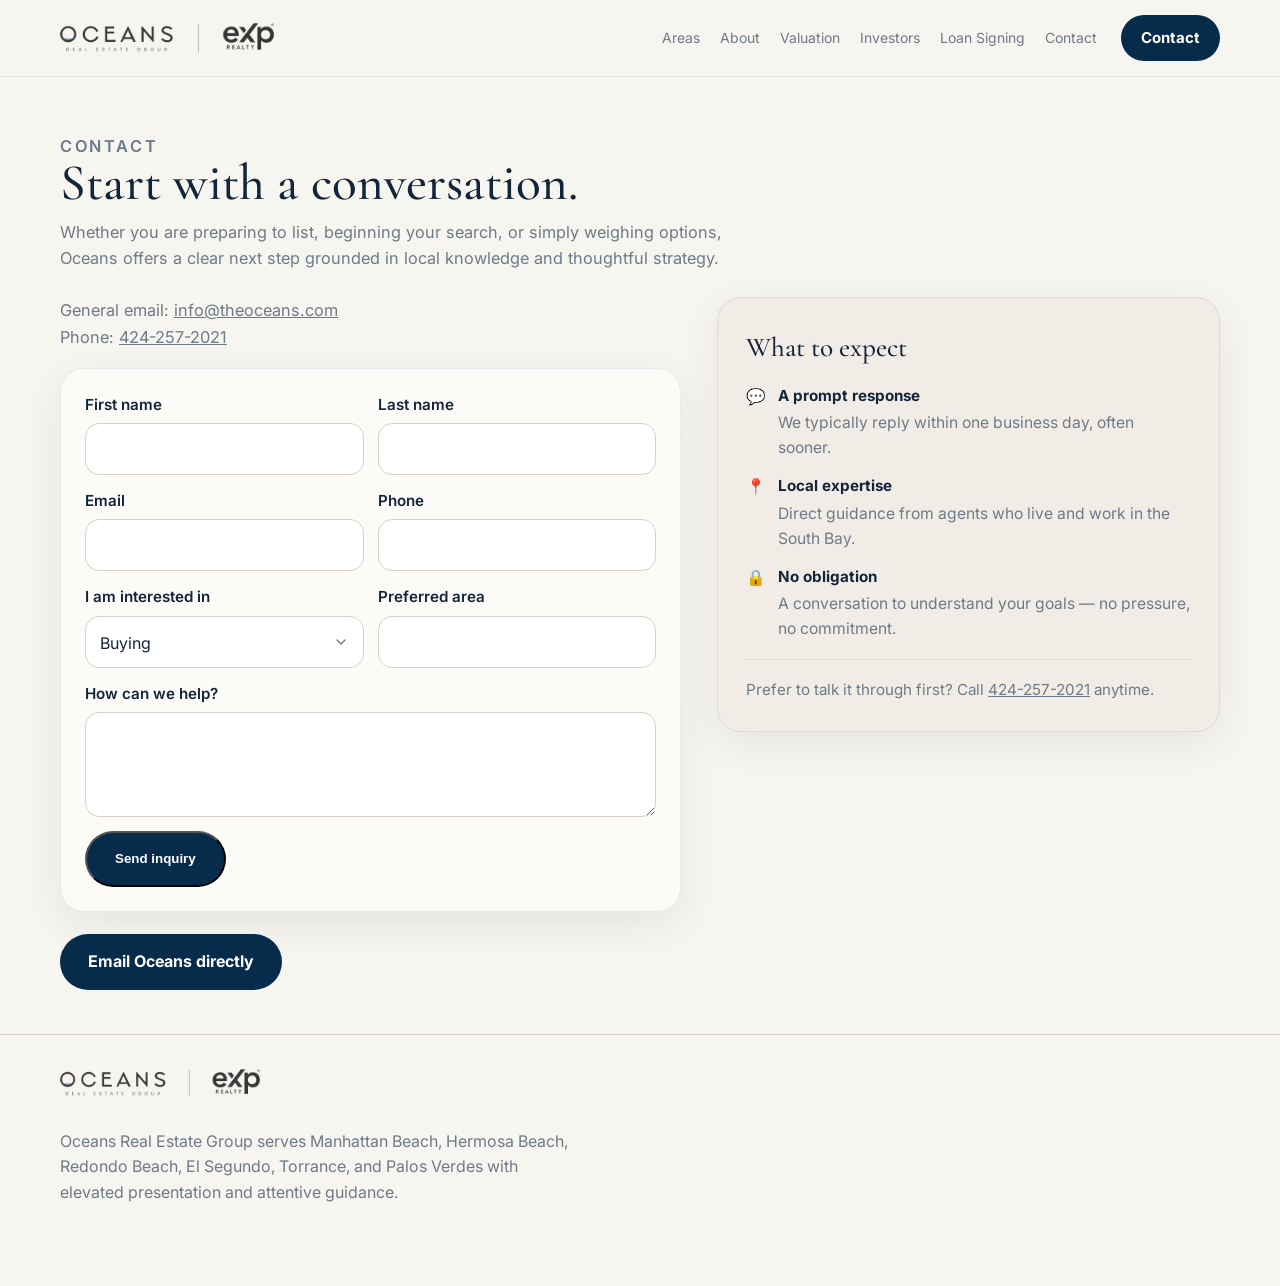
==== contact.html @ 96e2579d "Add The Oceans Loan Signing page and nav link - New loan-signing.html: Tracey Takeshita as primary C" ====
<!doctype html>
<html lang="en" data-theme="light">
<head>
<meta charset="utf-8">
<meta name="viewport" content="width=device-width, initial-scale=1">
<title>Contact | Oceans Real Estate Group</title>
<link rel="icon" href="/favicon.ico" sizes="any">
<link rel="icon" type="image/png" sizes="32x32" href="/images/favicon-32.png">
<link rel="icon" type="image/png" sizes="16x16" href="/images/favicon-16.png">
<link rel="apple-touch-icon" sizes="180x180" href="/images/apple-touch-icon.png">
<link rel="preconnect" href="https://fonts.googleapis.com">
<link rel="preconnect" href="https://fonts.gstatic.com" crossorigin>
<link href="https://fonts.googleapis.com/css2?family=Cormorant+Garamond:wght@400;500;600&family=Inter:wght@400;500;600;700&display=swap" rel="stylesheet">
<style>
:root{--bg:#f7f5f0;--surface:#fcfbf8;--surface-2:#f1ede6;--line:#d7d1c7;--text:#13253a;--muted:#6d7a87;--accent:#062b4b;--gold:#b59863;--radius-lg:28px;--radius-xl:36px;--shadow:0 12px 40px rgba(19,37,58,.08);--content:1160px}
*,:before,:after{box-sizing:border-box}html,body{margin:0;padding:0}body{font-family:Inter,system-ui,sans-serif;background:var(--bg);color:var(--text);line-height:1.6}img{display:block;max-width:100%;height:auto}a{color:inherit}
.container{width:min(var(--content),calc(100vw - 32px));margin:0 auto}
.skip{position:absolute;left:-9999px}.skip:focus{left:16px;top:16px;background:#fff;padding:10px 14px;border-radius:999px;z-index:999}
.site-header{position:sticky;top:0;z-index:30;background:rgba(247,245,240,.92);backdrop-filter:blur(14px);border-bottom:1px solid rgba(19,37,58,.08)}
.header-inner{min-height:76px;display:flex;align-items:center;justify-content:space-between;gap:24px}
.brand{display:flex;align-items:center;min-width:0;flex:1}
.brand-mark{width:min(620px,94vw);height:30px;background-size:auto 30px;background:url('[data-uri]') left center/contain no-repeat}
.header-links{display:flex;gap:20px;align-items:center;color:var(--muted);font-size:14px}
.header-links a{text-decoration:none}
.header-cta{display:inline-flex;align-items:center;justify-content:center;min-height:46px;padding:0 20px;border-radius:999px;background:var(--accent);color:#fff;text-decoration:none;font-weight:700;font-size:15px;white-space:nowrap}
.hero{padding:56px 0 40px}
.hero-grid{display:grid;grid-template-columns:minmax(0,1.02fr) minmax(360px,.98fr);gap:42px;align-items:center}
.eyebrow{margin:0 0 14px;color:var(--gold);text-transform:uppercase;letter-spacing:.18em;font-size:12px;font-weight:600}
h1{margin:0 0 18px;font-family:'Cormorant Garamond',serif;font-weight:500;font-size:clamp(3.4rem,6vw,6.6rem);line-height:.94;letter-spacing:-.035em;max-width:9.2ch}
.lede{margin:0 0 30px;color:var(--muted);font-size:clamp(1.02rem,1.3vw,1.2rem);max-width:34ch}
.cta-row{display:flex;gap:14px;flex-wrap:wrap}.btn{display:inline-flex;align-items:center;justify-content:center;min-height:56px;padding:0 28px;border-radius:999px;text-decoration:none;font-weight:700}.btn-primary{background:var(--accent);color:#fff}.btn-secondary{border:1px solid var(--line);background:var(--surface);color:var(--text)}
.hero-panel{width:100%;background:linear-gradient(180deg,#eef2f5,#d8e1e8);border-radius:var(--radius-xl);overflow:hidden;box-shadow:var(--shadow);aspect-ratio:3/2}
.hero-panel img{width:100%;height:100%;object-fit:cover}
.section{padding:44px 0;border-top:1px solid var(--line)}
.section-intro{max-width:720px;margin-bottom:26px}.section-label{margin:0 0 10px;color:var(--gold);text-transform:uppercase;letter-spacing:.16em;font-size:12px;font-weight:600}
.section h2{margin:0 0 12px;font-family:'Cormorant Garamond',serif;font-size:clamp(2.4rem,4vw,3.8rem);line-height:.94;font-weight:500}.section p{margin:0;color:var(--muted);font-size:1.02rem}
select{width:100%;max-width:100%;min-height:52px;height:52px;padding:0 14px;font-family:inherit;font-size:1rem;color:var(--text);border:1px solid var(--line);border-radius:14px;background:#fff;-webkit-appearance:none;-moz-appearance:none;appearance:none;background-image:url('data:image/svg+xml;utf8,<svg xmlns=%22http://www.w3.org/2000/svg%22 viewBox=%220 0 24 24%22 fill=%22none%22 stroke=%22%236d7a87%22 stroke-width=%222%22 stroke-linecap=%22round%22 stroke-linejoin=%22round%22><polyline points=%226 9 12 15 18 9%22/></svg>');background-repeat:no-repeat;background-position:right 14px center;background-size:16px;padding-right:40px;line-height:52px;box-sizing:border-box}
.cards{display:grid;grid-template-columns:repeat(3,minmax(0,1fr));gap:18px;margin-top:24px}.card{background:var(--surface);border:1px solid rgba(19,37,58,.08);border-radius:24px;padding:24px;box-shadow:var(--shadow)}.card h3{margin:0 0 8px;font-size:1rem}.card p{font-size:.98rem}
.team-grid{display:flex;flex-direction:column;gap:24px;margin-top:28px}.team-member{display:grid;grid-template-columns:280px minmax(0,1fr);gap:40px;background:var(--surface);border:1px solid rgba(19,37,58,.09);border-radius:34px;box-shadow:var(--shadow);padding:36px}.team-photo{width:100%}.team-photo img{width:100%;aspect-ratio:3/4;object-fit:cover;object-position:center top;border-radius:20px;border:1px solid rgba(19,37,58,.08);background:#dbe3ea;display:block}.team-info{min-width:0;display:flex;flex-direction:column;justify-content:center}.team-contact{margin:0 0 12px;color:var(--muted);font-size:.98rem}.bio-kicker{margin:0 0 10px;font-size:12px;letter-spacing:.16em;text-transform:uppercase;color:var(--gold);font-weight:700}.team-card-name{margin:0 0 12px!important;font-family:'Cormorant Garamond',serif!important;font-size:40px!important;line-height:.98!important;font-weight:500!important}.team-info p{margin:0 0 12px;color:var(--muted);font-size:1.02rem;max-width:78ch}
.footer{padding:34px 0 64px;border-top:1px solid var(--line)}
.footer-inner{display:flex;flex-direction:column;gap:16px;align-items:flex-start}
.footer-brand{width:min(320px,60vw);height:28px;background:url('[data-uri]') left center/contain no-repeat;opacity:.98}
.footer-copy{max-width:52ch;color:var(--muted);font-size:1rem}
.contact-grid{display:grid;grid-template-columns:minmax(0,1.05fr) minmax(320px,.85fr);gap:36px;align-items:start}
.contact-aside{background:var(--surface-2);border:1px solid rgba(19,37,58,.08);border-radius:24px;padding:28px;box-shadow:var(--shadow)}
.contact-aside h3{margin:0 0 14px;font-family:'Cormorant Garamond',serif;font-size:1.7rem;font-weight:500}
.contact-aside ul{margin:0;padding:0;list-style:none;display:grid;gap:14px}
.contact-aside li{display:flex;gap:12px;align-items:flex-start;color:var(--muted);font-size:.98rem}
.contact-aside li b{color:var(--text);display:block;font-size:.95rem;margin-bottom:2px}
.contact-aside .aside-divider{margin:18px 0;border-top:1px solid rgba(19,37,58,.1)}
@media (max-width:900px){.contact-grid{grid-template-columns:1fr}}
@media (max-width:900px){.header-inner{min-height:66px}.header-links{display:none}.brand-mark{width:min(620px,94vw);height:26px;background-size:auto 26px}.hero{padding:30px 0 24px}.hero-grid,.cards,.team-member{grid-template-columns:1fr}.hero-copy{max-width:none}.eyebrow{margin-bottom:12px;font-size:11px}.hero-copy h1{font-size:clamp(2.9rem,12vw,4.5rem);line-height:.96;max-width:11ch;letter-spacing:-.03em;text-wrap:balance}.lede{font-size:1rem;max-width:24ch}.cta-row{gap:12px}.btn{min-height:54px;padding:0 24px}.hero-panel{aspect-ratio:4/3}.team-member{padding:22px;gap:18px}.team-photo img{aspect-ratio:4/3;max-width:220px;margin:0 auto}.team-card-name{font-size:34px!important}.footer-brand{width:min(280px,72vw);height:24px}form div[style*="grid-template-columns:repeat(2,minmax(0,1fr))"],form div[style*="grid-template-columns:repeat(3,minmax(0,1fr))"]{grid-template-columns:1fr !important}}
</style>

<body>
<a class="skip" href="#main">Skip to content</a>
<header class="site-header">
  <div class="container header-inner">
    <div class="brand" aria-label="Oceans Real Estate Group and eXp Realty"><a href="index.html" style="display:block"><div class="brand-mark"></div></a></div>
    <nav class="header-links" aria-label="Primary">
      <a href="index.html#areas">Areas</a>
      <a href="index.html#about">About</a>
      <a href="valuation.html">Valuation</a>
      <a href="investor.html">Investors</a>
      <a href="loan-signing.html">Loan Signing</a>
      <a href="contact.html">Contact</a>
    </nav>
    <a class="header-cta" href="contact.html">Contact</a>
  </div>
</header>
<main id="main">
  <section class="section" id="contact" style="border-top:none;padding-top:56px">
    <div class="container">
      <div class="section-intro">
        <p class="section-label">Contact</p>
        <h2>Start with a conversation.</h2>
        <p>Whether you are preparing to list, beginning your search, or simply weighing options, Oceans offers a clear next step grounded in local knowledge and thoughtful strategy.</p>
      </div>
      <div class="contact-grid">
      <div>
      <p style="margin:0 0 18px;color:var(--muted);font-size:1.02rem">General email: <a href="mailto:info@theoceans.com">info@theoceans.com</a><br>Phone: <a href="tel:4242572021">424-257-2021</a></p>
      <form data-lead-form="contact" style="margin:0 0 22px;background:var(--surface);border:1px solid rgba(19,37,58,.08);border-radius:24px;padding:24px;box-shadow:var(--shadow);display:grid;gap:14px">
        <div style="display:grid;grid-template-columns:repeat(2,minmax(0,1fr));gap:14px">
          <label style="display:grid;gap:6px;color:var(--text);font-weight:600;font-size:.95rem">First name<input type="text" name="First name" required style="min-height:52px;padding:0 14px;border:1px solid var(--line);border-radius:14px;background:#fff"></label>
          <label style="display:grid;gap:6px;color:var(--text);font-weight:600;font-size:.95rem">Last name<input type="text" name="Last name" required style="min-height:52px;padding:0 14px;border:1px solid var(--line);border-radius:14px;background:#fff"></label>
        </div>
        <div style="display:grid;grid-template-columns:repeat(2,minmax(0,1fr));gap:14px">
          <label style="display:grid;gap:6px;color:var(--text);font-weight:600;font-size:.95rem">Email<input type="email" name="Email" required style="min-height:52px;padding:0 14px;border:1px solid var(--line);border-radius:14px;background:#fff"></label>
          <label style="display:grid;gap:6px;color:var(--text);font-weight:600;font-size:.95rem">Phone<input type="tel" name="Phone" style="min-height:52px;padding:0 14px;border:1px solid var(--line);border-radius:14px;background:#fff"></label>
        </div>
        <div style="display:grid;grid-template-columns:repeat(2,minmax(0,1fr));gap:14px">
          <label style="display:grid;gap:6px;color:var(--text);font-weight:600;font-size:.95rem">I am interested in<select name="Interest"><option>Buying</option><option>Selling</option><option>Investing</option><option>Short-term rentals</option><option>General inquiry</option></select></label>
          <label style="display:grid;gap:6px;color:var(--text);font-weight:600;font-size:.95rem">Preferred area<input type="text" name="Preferred area" style="min-height:52px;padding:0 14px;border:1px solid var(--line);border-radius:14px;background:#fff"></label>
        </div>
        <label style="display:grid;gap:6px;color:var(--text);font-weight:600;font-size:.95rem">How can we help?<textarea name="Message" rows="5" required style="padding:14px;border:1px solid var(--line);border-radius:14px;background:#fff;resize:vertical"></textarea></label>
        <button class="btn btn-primary" type="submit" style="width:max-content">Send inquiry</button>
        <p class="form-success" style="display:none;margin:4px 0 0;color:#24543a;font-weight:600">Thank you — your message has been received. We will be in touch soon.</p>
      </form>
      <a class="btn btn-primary" href="mailto:info@theoceans.com">Email Oceans directly</a>
      </div>
      <aside class="contact-aside">
        <h3>What to expect</h3>
        <ul>
          <li><span>💬</span><div><b>A prompt response</b>We typically reply within one business day, often sooner.</div></li>
          <li><span>📍</span><div><b>Local expertise</b>Direct guidance from agents who live and work in the South Bay.</div></li>
          <li><span>🔒</span><div><b>No obligation</b>A conversation to understand your goals — no pressure, no commitment.</div></li>
        </ul>
        <div class="aside-divider"></div>
        <p style="margin:0;color:var(--muted);font-size:.95rem">Prefer to talk it through first? Call <a href="tel:4242572021">424-257-2021</a> anytime.</p>
      </aside>
      </div>
    </div>
  </section>
</main>
<footer class="footer">
  <div class="container footer-inner">
    <div class="footer-brand" aria-label="Oceans Real Estate Group and eXp Realty"></div>
    <p class="footer-copy">Oceans Real Estate Group serves Manhattan Beach, Hermosa Beach, Redondo Beach, El Segundo, Torrance, and Palos Verdes with elevated presentation and attentive guidance.</p>
  </div>
</footer>


<script>
(function(){
  // Leads are posted to a HighLevel Inbound Webhook so they land directly in the CRM.
  const WEBHOOK_URL = 'https://services.leadconnectorhq.com/hooks/lBQkVASJCcdKtyhY2EaN/webhook-trigger/0914ce70-d966-4379-852b-aaa5f551db81';

  document.querySelectorAll('form[data-lead-form]').forEach(form => {
    form.addEventListener('submit', (e)=>{
      e.preventDefault();
      const fd = new FormData(form);
      const source = form.getAttribute('data-lead-form') || 'general';
      const first = (fd.get('First name') || '').toString().trim();
      const last = (fd.get('Last name') || '').toString().trim();
      const name = (fd.get('Name') || [first,last].filter(Boolean).join(' ') || fd.get('Valuation name') || fd.get('Investor name') || '').toString().trim();
      const email = (fd.get('Email') || fd.get('Valuation email') || fd.get('Investor email') || '').toString().trim();
      const phone = (fd.get('Phone') || fd.get('Investor phone') || '').toString().trim();
      const details = Array.from(fd.entries()).filter(([k]) => !['First name','Last name','Name','Valuation name','Investor name','Email','Valuation email','Investor email','Phone','Investor phone'].includes(k)).map(([k,v]) => `${k}: ${v}`).join(' | ');
      const payload = { source, name, first_name:first, last_name:last, email, phone, details, submittedAt:new Date().toISOString(), page: location.href };

      const submitBtn = form.querySelector('button[type="submit"]');
      if(submitBtn){ submitBtn.disabled = true; }

      fetch(WEBHOOK_URL, {
        method: 'POST',
        headers: { 'Content-Type': 'application/json' },
        body: JSON.stringify(payload)
      }).catch(()=>{ /* fail silently for the visitor; form still resets */ })
        .finally(()=>{
          if(submitBtn){ submitBtn.disabled = false; }
          form.reset();
          const success = form.querySelector('.form-success');
          if(success){ success.style.display = 'block'; setTimeout(()=>{ success.style.display = 'none'; }, 6000); success.scrollIntoView({behavior:'smooth', block:'nearest'}); }
        });
    });
  });
})();
</script>

</body>
</html>
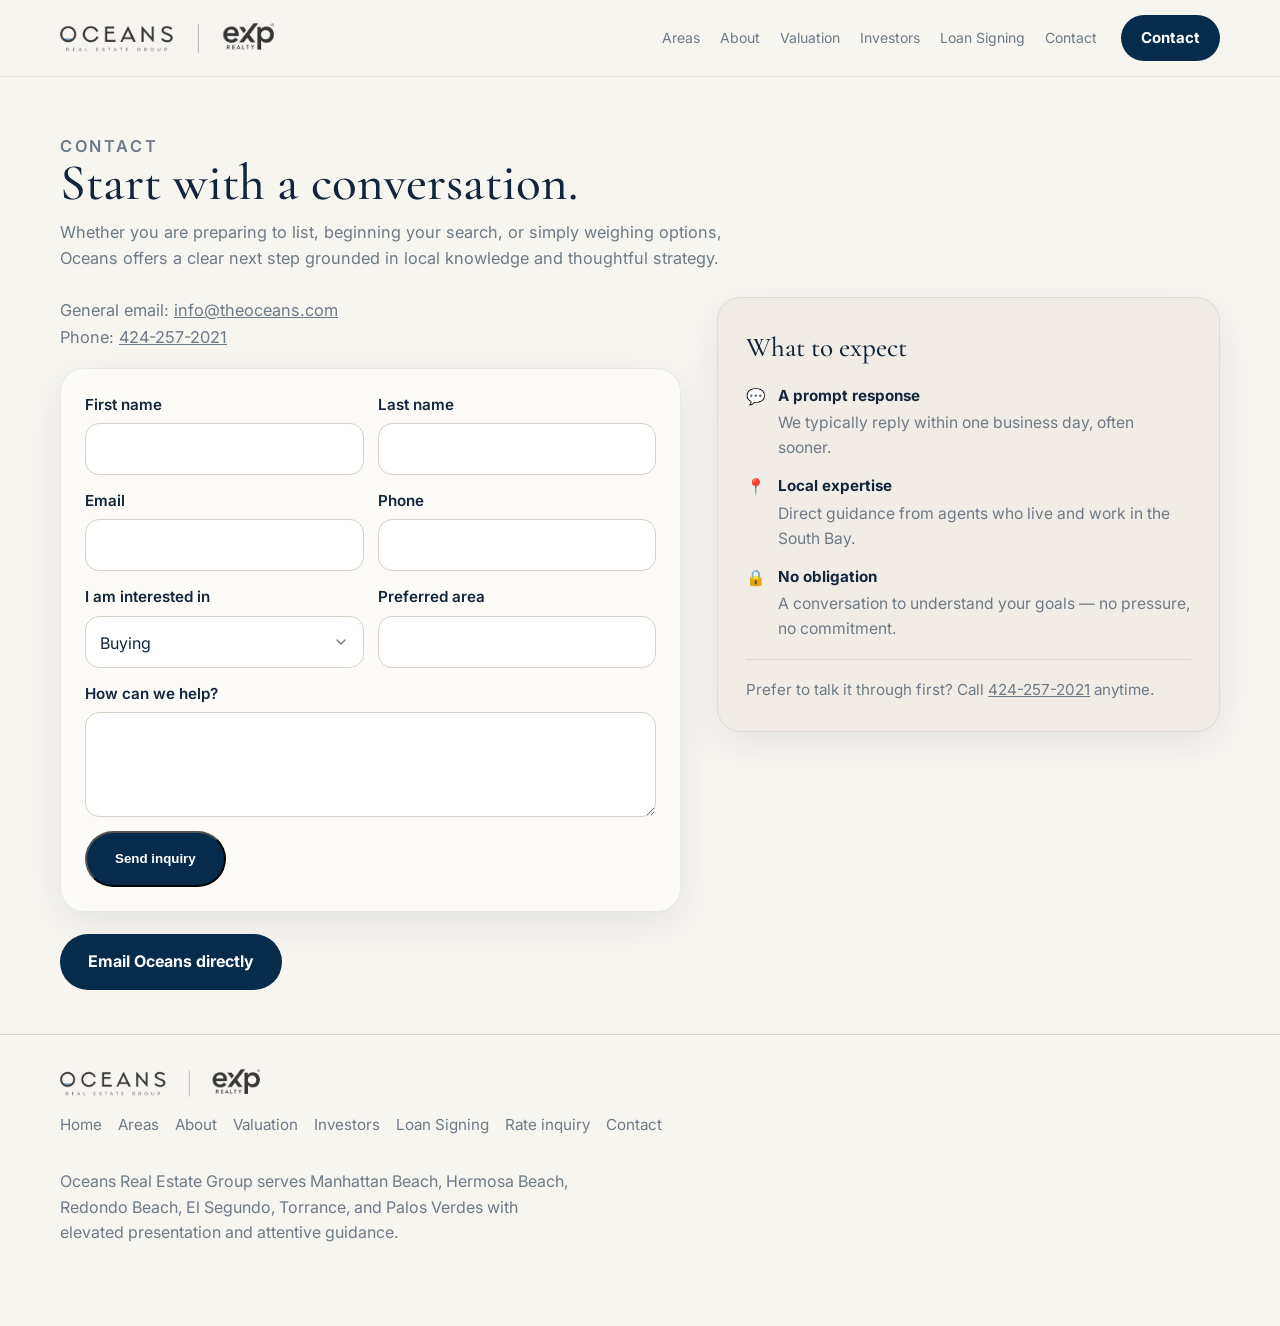
==== commit 8e6abe94: "Add search metadata, sitemap, and lighter mobile pages. Give each existing page a unique description" ====
--- a/contact.html
+++ b/contact.html
@@ -4,13 +4,23 @@
 <meta charset="utf-8">
 <meta name="viewport" content="width=device-width, initial-scale=1">
 <title>Contact | Oceans Real Estate Group</title>
+<meta name="description" content="Contact Oceans Real Estate Group about buying, selling, or investing in the South Bay. Email info@theoceans.com or call 424-257-2021.">
+<link rel="canonical" href="https://www.theoceans.com/contact">
+<meta property="og:type" content="website">
+<meta property="og:site_name" content="Oceans Real Estate Group">
+<meta property="og:title" content="Contact | Oceans Real Estate Group">
+<meta property="og:description" content="Contact Oceans Real Estate Group about buying, selling, or investing in the South Bay. Email info@theoceans.com or call 424-257-2021.">
+<meta property="og:url" content="https://www.theoceans.com/contact">
+<meta property="og:image" content="https://www.theoceans.com/images/hero-manhattan-pier-desktop.jpg">
+<meta name="twitter:card" content="summary_large_image">
 <link rel="icon" href="/favicon.ico" sizes="any">
 <link rel="icon" type="image/png" sizes="32x32" href="/images/favicon-32.png">
 <link rel="icon" type="image/png" sizes="16x16" href="/images/favicon-16.png">
 <link rel="apple-touch-icon" sizes="180x180" href="/images/apple-touch-icon.png">
 <link rel="preconnect" href="https://fonts.googleapis.com">
 <link rel="preconnect" href="https://fonts.gstatic.com" crossorigin>
-<link href="https://fonts.googleapis.com/css2?family=Cormorant+Garamond:wght@400;500;600&family=Inter:wght@400;500;600;700&display=swap" rel="stylesheet">
+<link rel="preload" as="style" href="https://fonts.googleapis.com/css2?family=Cormorant+Garamond:wght@400;500;600&family=Inter:wght@400;500;600;700&display=swap" onload="this.onload=null;this.rel='stylesheet'">
+<noscript><link rel="stylesheet" href="https://fonts.googleapis.com/css2?family=Cormorant+Garamond:wght@400;500;600&family=Inter:wght@400;500;600;700&display=swap"></noscript>
 <style>
 :root{--bg:#f7f5f0;--surface:#fcfbf8;--surface-2:#f1ede6;--line:#d7d1c7;--text:#13253a;--muted:#6d7a87;--accent:#062b4b;--gold:#b59863;--radius-lg:28px;--radius-xl:36px;--shadow:0 12px 40px rgba(19,37,58,.08);--content:1160px}
 *,:before,:after{box-sizing:border-box}html,body{margin:0;padding:0}body{font-family:Inter,system-ui,sans-serif;background:var(--bg);color:var(--text);line-height:1.6}img{display:block;max-width:100%;height:auto}a{color:inherit}
@@ -19,7 +29,7 @@
 .site-header{position:sticky;top:0;z-index:30;background:rgba(247,245,240,.92);backdrop-filter:blur(14px);border-bottom:1px solid rgba(19,37,58,.08)}
 .header-inner{min-height:76px;display:flex;align-items:center;justify-content:space-between;gap:24px}
 .brand{display:flex;align-items:center;min-width:0;flex:1}
-.brand-mark{width:min(620px,94vw);height:30px;background-size:auto 30px;background:url('[data-uri]') left center/contain no-repeat}
+.brand-mark{width:min(620px,94vw);height:30px;background-size:auto 30px;background:url('/images/brand-logo.png') left center/contain no-repeat}
 .header-links{display:flex;gap:20px;align-items:center;color:var(--muted);font-size:14px}
 .header-links a{text-decoration:none}
 .header-cta{display:inline-flex;align-items:center;justify-content:center;min-height:46px;padding:0 20px;border-radius:999px;background:var(--accent);color:#fff;text-decoration:none;font-weight:700;font-size:15px;white-space:nowrap}
@@ -39,7 +49,7 @@
 .team-grid{display:flex;flex-direction:column;gap:24px;margin-top:28px}.team-member{display:grid;grid-template-columns:280px minmax(0,1fr);gap:40px;background:var(--surface);border:1px solid rgba(19,37,58,.09);border-radius:34px;box-shadow:var(--shadow);padding:36px}.team-photo{width:100%}.team-photo img{width:100%;aspect-ratio:3/4;object-fit:cover;object-position:center top;border-radius:20px;border:1px solid rgba(19,37,58,.08);background:#dbe3ea;display:block}.team-info{min-width:0;display:flex;flex-direction:column;justify-content:center}.team-contact{margin:0 0 12px;color:var(--muted);font-size:.98rem}.bio-kicker{margin:0 0 10px;font-size:12px;letter-spacing:.16em;text-transform:uppercase;color:var(--gold);font-weight:700}.team-card-name{margin:0 0 12px!important;font-family:'Cormorant Garamond',serif!important;font-size:40px!important;line-height:.98!important;font-weight:500!important}.team-info p{margin:0 0 12px;color:var(--muted);font-size:1.02rem;max-width:78ch}
 .footer{padding:34px 0 64px;border-top:1px solid var(--line)}
 .footer-inner{display:flex;flex-direction:column;gap:16px;align-items:flex-start}
-.footer-brand{width:min(320px,60vw);height:28px;background:url('[data-uri]') left center/contain no-repeat;opacity:.98}
+.footer-brand{width:min(320px,60vw);height:28px;background:url('/images/brand-logo.png') left center/contain no-repeat;opacity:.98}
 .footer-copy{max-width:52ch;color:var(--muted);font-size:1rem}
 .contact-grid{display:grid;grid-template-columns:minmax(0,1.05fr) minmax(320px,.85fr);gap:36px;align-items:start}
 .contact-aside{background:var(--surface-2);border:1px solid rgba(19,37,58,.08);border-radius:24px;padding:28px;box-shadow:var(--shadow)}
@@ -50,22 +60,171 @@
 .contact-aside .aside-divider{margin:18px 0;border-top:1px solid rgba(19,37,58,.1)}
 @media (max-width:900px){.contact-grid{grid-template-columns:1fr}}
 @media (max-width:900px){.header-inner{min-height:66px}.header-links{display:none}.brand-mark{width:min(620px,94vw);height:26px;background-size:auto 26px}.hero{padding:30px 0 24px}.hero-grid,.cards,.team-member{grid-template-columns:1fr}.hero-copy{max-width:none}.eyebrow{margin-bottom:12px;font-size:11px}.hero-copy h1{font-size:clamp(2.9rem,12vw,4.5rem);line-height:.96;max-width:11ch;letter-spacing:-.03em;text-wrap:balance}.lede{font-size:1rem;max-width:24ch}.cta-row{gap:12px}.btn{min-height:54px;padding:0 24px}.hero-panel{aspect-ratio:4/3}.team-member{padding:22px;gap:18px}.team-photo img{aspect-ratio:4/3;max-width:220px;margin:0 auto}.team-card-name{font-size:34px!important}.footer-brand{width:min(280px,72vw);height:24px}form div[style*="grid-template-columns:repeat(2,minmax(0,1fr))"],form div[style*="grid-template-columns:repeat(3,minmax(0,1fr))"]{grid-template-columns:1fr !important}}
+
+.brand{text-decoration:none}
+.nav-toggle{display:none}
+.footer-links{display:flex;flex-wrap:wrap;gap:8px 16px}
+.footer-links a{color:var(--muted);font-size:.95rem;text-decoration:none}
+@media (max-width:900px){
+  .header-inner{gap:10px}
+  .brand-mark{width:100%;max-width:100%;height:26px;background-size:contain;background-repeat:no-repeat;background-position:left center}
+  .nav-toggle{display:inline-flex;align-items:center;justify-content:center;min-height:46px;padding:0 14px;border-radius:999px;border:1px solid var(--line);background:#fff;color:var(--text);font:700 14px/1 Inter,system-ui,sans-serif;cursor:pointer}
+  .site-header .header-links{position:absolute;left:0;right:0;top:100%;display:none;flex-direction:column;align-items:stretch;gap:0;padding:4px 16px 12px;background:rgba(247,245,240,.98);border-bottom:1px solid rgba(19,37,58,.08);z-index:40}
+  .site-header.nav-open .header-links{display:flex}
+  .site-header .header-links a{padding:12px 2px;font-size:16px;color:var(--text)}
+}
 </style>
 
+<script type="application/ld+json">
+{
+  "@context": "https://schema.org",
+  "@graph": [
+    {
+      "@type": "RealEstateAgent",
+      "@id": "https://www.theoceans.com/#organization",
+      "name": "Oceans Real Estate Group",
+      "url": "https://www.theoceans.com/",
+      "email": "info@theoceans.com",
+      "telephone": "+1-424-257-2021",
+      "logo": "https://www.theoceans.com/images/brand-logo.png",
+      "image": "https://www.theoceans.com/images/brand-logo.png",
+      "description": "South Bay real estate group based in Hermosa Beach.",
+      "areaServed": [
+        {
+          "@type": "City",
+          "name": "Manhattan Beach"
+        },
+        {
+          "@type": "City",
+          "name": "Hermosa Beach"
+        },
+        {
+          "@type": "City",
+          "name": "Redondo Beach"
+        },
+        {
+          "@type": "City",
+          "name": "El Segundo"
+        },
+        {
+          "@type": "City",
+          "name": "Torrance"
+        },
+        {
+          "@type": "City",
+          "name": "Palos Verdes"
+        }
+      ],
+      "parentOrganization": {
+        "@type": "Organization",
+        "name": "eXp Realty of Greater Los Angeles, Inc."
+      },
+      "employee": [
+        {
+          "@id": "https://www.theoceans.com/#keston-abe"
+        },
+        {
+          "@id": "https://www.theoceans.com/#tracey-takeshita"
+        }
+      ]
+    },
+    {
+      "@type": "RealEstateAgent",
+      "@id": "https://www.theoceans.com/#keston-abe",
+      "name": "Keston Abe",
+      "url": "https://www.theoceans.com/#keston-abe",
+      "email": "keston@theoceans.com",
+      "telephone": "+1-424-257-2021",
+      "image": "https://www.theoceans.com/images/keston-abe.jpg",
+      "identifier": {
+        "@type": "PropertyValue",
+        "propertyID": "California DRE",
+        "value": "02167533"
+      },
+      "worksFor": {
+        "@id": "https://www.theoceans.com/#organization"
+      }
+    },
+    {
+      "@type": "RealEstateAgent",
+      "@id": "https://www.theoceans.com/#tracey-takeshita",
+      "name": "Tracey Takeshita",
+      "url": "https://www.theoceans.com/#tracey-takeshita",
+      "email": "tracey@theoceans.com",
+      "telephone": "+1-424-254-1010",
+      "image": "https://www.theoceans.com/images/tracey-takeshita.jpg",
+      "identifier": {
+        "@type": "PropertyValue",
+        "propertyID": "California DRE",
+        "value": "02087436"
+      },
+      "worksFor": {
+        "@id": "https://www.theoceans.com/#organization"
+      }
+    },
+    {
+      "@type": "WebSite",
+      "@id": "https://www.theoceans.com/#website",
+      "url": "https://www.theoceans.com/",
+      "name": "Oceans Real Estate Group",
+      "publisher": {
+        "@id": "https://www.theoceans.com/#organization"
+      }
+    },
+    {
+      "@type": "WebPage",
+      "@id": "https://www.theoceans.com/contact#webpage",
+      "url": "https://www.theoceans.com/contact",
+      "name": "Contact | Oceans Real Estate Group",
+      "description": "Contact Oceans Real Estate Group about buying, selling, or investing in the South Bay. Email info@theoceans.com or call 424-257-2021.",
+      "isPartOf": {
+        "@id": "https://www.theoceans.com/#website"
+      },
+      "about": {
+        "@id": "https://www.theoceans.com/#organization"
+      },
+      "primaryImageOfPage": "https://www.theoceans.com/images/hero-manhattan-pier-desktop.jpg",
+      "breadcrumb": {
+        "@id": "https://www.theoceans.com/contact#breadcrumb"
+      }
+    },
+    {
+      "@type": "BreadcrumbList",
+      "@id": "https://www.theoceans.com/contact#breadcrumb",
+      "itemListElement": [
+        {
+          "@type": "ListItem",
+          "position": 1,
+          "name": "Home",
+          "item": "https://www.theoceans.com/"
+        },
+        {
+          "@type": "ListItem",
+          "position": 2,
+          "name": "Contact",
+          "item": "https://www.theoceans.com/contact"
+        }
+      ]
+    }
+  ]
+}
+</script>
+</head>
 <body>
 <a class="skip" href="#main">Skip to content</a>
 <header class="site-header">
   <div class="container header-inner">
-    <div class="brand" aria-label="Oceans Real Estate Group and eXp Realty"><a href="index.html" style="display:block"><div class="brand-mark"></div></a></div>
-    <nav class="header-links" aria-label="Primary">
-      <a href="index.html#areas">Areas</a>
-      <a href="index.html#about">About</a>
-      <a href="valuation.html">Valuation</a>
-      <a href="investor.html">Investors</a>
-      <a href="loan-signing.html">Loan Signing</a>
-      <a href="contact.html">Contact</a>
+    <a class="brand" href="/" aria-label="Oceans Real Estate Group and eXp Realty"><div class="brand-mark"></div></a>
+    <button class="nav-toggle" type="button" aria-expanded="false" aria-controls="site-nav">Menu</button>
+    <nav class="header-links" id="site-nav" aria-label="Primary">
+      <a href="/#areas">Areas</a>
+      <a href="/#about">About</a>
+      <a href="/valuation">Valuation</a>
+      <a href="/investor">Investors</a>
+      <a href="/loan-signing">Loan Signing</a>
+      <a href="/contact">Contact</a>
     </nav>
-    <a class="header-cta" href="contact.html">Contact</a>
+    <a class="header-cta" href="/contact">Contact</a>
   </div>
 </header>
 <main id="main">
@@ -80,6 +239,7 @@
       <div>
       <p style="margin:0 0 18px;color:var(--muted);font-size:1.02rem">General email: <a href="mailto:info@theoceans.com">info@theoceans.com</a><br>Phone: <a href="tel:4242572021">424-257-2021</a></p>
       <form data-lead-form="contact" style="margin:0 0 22px;background:var(--surface);border:1px solid rgba(19,37,58,.08);border-radius:24px;padding:24px;box-shadow:var(--shadow);display:grid;gap:14px">
+        <div aria-hidden="true" style="position:absolute;left:-10000px;top:auto;width:1px;height:1px;overflow:hidden"><label>Leave this field empty<input type="text" name="company_website" tabindex="-1" autocomplete="off" value=""></label></div>
         <div style="display:grid;grid-template-columns:repeat(2,minmax(0,1fr));gap:14px">
           <label style="display:grid;gap:6px;color:var(--text);font-weight:600;font-size:.95rem">First name<input type="text" name="First name" required style="min-height:52px;padding:0 14px;border:1px solid var(--line);border-radius:14px;background:#fff"></label>
           <label style="display:grid;gap:6px;color:var(--text);font-weight:600;font-size:.95rem">Last name<input type="text" name="Last name" required style="min-height:52px;padding:0 14px;border:1px solid var(--line);border-radius:14px;background:#fff"></label>
@@ -95,6 +255,7 @@
         <label style="display:grid;gap:6px;color:var(--text);font-weight:600;font-size:.95rem">How can we help?<textarea name="Message" rows="5" required style="padding:14px;border:1px solid var(--line);border-radius:14px;background:#fff;resize:vertical"></textarea></label>
         <button class="btn btn-primary" type="submit" style="width:max-content">Send inquiry</button>
         <p class="form-success" style="display:none;margin:4px 0 0;color:#24543a;font-weight:600">Thank you — your message has been received. We will be in touch soon.</p>
+        <p class="form-error" role="alert" style="display:none;margin:4px 0 0;color:#8f2d2e;font-weight:600">Something went wrong sending your message. Please try again, or email us directly.</p>
       </form>
       <a class="btn btn-primary" href="mailto:info@theoceans.com">Email Oceans directly</a>
       </div>
@@ -114,7 +275,17 @@
 </main>
 <footer class="footer">
   <div class="container footer-inner">
-    <div class="footer-brand" aria-label="Oceans Real Estate Group and eXp Realty"></div>
+    <div class="footer-brand" role="img" aria-label="Oceans Real Estate Group and eXp Realty"></div>
+    <nav class="footer-links" aria-label="Footer">
+      <a href="/">Home</a>
+      <a href="/#areas">Areas</a>
+      <a href="/#about">About</a>
+      <a href="/valuation">Valuation</a>
+      <a href="/investor">Investors</a>
+      <a href="/loan-signing">Loan Signing</a>
+      <a href="/rate">Rate inquiry</a>
+      <a href="/contact">Contact</a>
+    </nav>
     <p class="footer-copy">Oceans Real Estate Group serves Manhattan Beach, Hermosa Beach, Redondo Beach, El Segundo, Torrance, and Palos Verdes with elevated presentation and attentive guidance.</p>
   </div>
 </footer>
@@ -122,13 +293,54 @@
 
 <script>
 (function(){
-  // Leads are posted to a HighLevel Inbound Webhook so they land directly in the CRM.
-  const WEBHOOK_URL = 'https://services.leadconnectorhq.com/hooks/lBQkVASJCcdKtyhY2EaN/webhook-trigger/0914ce70-d966-4379-852b-aaa5f551db81';
+  // Leads are emailed through FormSubmit.
+  const FORM_ENDPOINT = 'https://formsubmit.app/f/q8vhg24vbb';
+  const FORM_SUBJECTS = {
+    contact: 'New Oceans Contact lead',
+    valuation: 'New Oceans Home Valuation lead',
+    investor: 'New Oceans Investor lead',
+    'loan-signing': 'New Oceans Loan Signing lead',
+    rate: 'New Oceans Rate Page lead'
+  };
+
+
+  // Spam protection (client-side only; real visitors see no change).
+  const LOADED_AT = Date.now();
+  const MIN_FILL_MS = 3000;
+  const HONEYPOT = 'company_website';
+  function looksLikeJunkName(name){
+    return name.split(/\s+/).some(t => {
+      const w = t.toLowerCase().replace(/[^a-z]/g,'');
+      if(w.length >= 5 && !/[aeiouy]/.test(w)) return true;   // e.g. "Lmxks"
+      return /[^aeiouy]{6,}/.test(w);                           // e.g. "Hwznlxds"
+    });
+  }
+  function looksLikeDotTrickGmail(email){
+    const m = email.toLowerCase().match(/^([^@]+)@(gmail|googlemail)\.com$/);
+    if(!m) return false;
+    const parts = m[1].split('.');
+    return parts.length >= 4 && parts.filter(p => p.length <= 2).length >= 2; // e.g. "hej.u.qa.be.5.5.0"
+  }
+  function showSuccess(form){
+    const error = form.querySelector('.form-error');
+    if(error) error.style.display = 'none';
+    form.reset();
+    const success = form.querySelector('.form-success');
+    if(success){ success.style.display = 'block'; setTimeout(()=>{ success.style.display = 'none'; }, 6000); success.scrollIntoView({behavior:'smooth', block:'nearest'}); }
+  }
+  function showError(form){
+    const success = form.querySelector('.form-success');
+    if(success) success.style.display = 'none';
+    const error = form.querySelector('.form-error');
+    if(error){ error.style.display = 'block'; error.scrollIntoView({behavior:'smooth', block:'nearest'}); }
+  }
 
   document.querySelectorAll('form[data-lead-form]').forEach(form => {
     form.addEventListener('submit', (e)=>{
       e.preventDefault();
       const fd = new FormData(form);
+      const trap = (fd.get(HONEYPOT) || '').toString().trim();
+      fd.delete(HONEYPOT);
       const source = form.getAttribute('data-lead-form') || 'general';
       const first = (fd.get('First name') || '').toString().trim();
       const last = (fd.get('Last name') || '').toString().trim();
@@ -136,26 +348,53 @@
       const email = (fd.get('Email') || fd.get('Valuation email') || fd.get('Investor email') || '').toString().trim();
       const phone = (fd.get('Phone') || fd.get('Investor phone') || '').toString().trim();
       const details = Array.from(fd.entries()).filter(([k]) => !['First name','Last name','Name','Valuation name','Investor name','Email','Valuation email','Investor email','Phone','Investor phone'].includes(k)).map(([k,v]) => `${k}: ${v}`).join(' | ');
-      const payload = { source, name, first_name:first, last_name:last, email, phone, details, submittedAt:new Date().toISOString(), page: location.href };
+      const message = (fd.get('Message') || fd.get('Notes') || fd.get('Investor goals') || fd.get('Valuation notes') || '').toString().trim();
+      if(trap || Date.now() - LOADED_AT < MIN_FILL_MS || looksLikeJunkName(name) || looksLikeDotTrickGmail(email)){ showSuccess(form); return; }
+      const payload = { source, form_type:source, name, first_name:first, last_name:last, email, phone, message, details, submittedAt:new Date().toISOString(), page: location.href, _subject: FORM_SUBJECTS[source] || 'New Oceans lead', _replyto: email };
 
       const submitBtn = form.querySelector('button[type="submit"]');
       if(submitBtn){ submitBtn.disabled = true; }
 
-      fetch(WEBHOOK_URL, {
+      fetch(FORM_ENDPOINT, {
         method: 'POST',
-        headers: { 'Content-Type': 'application/json' },
+        headers: { 'Content-Type': 'application/json', 'Accept': 'application/json' },
         body: JSON.stringify(payload)
-      }).catch(()=>{ /* fail silently for the visitor; form still resets */ })
-        .finally(()=>{
-          if(submitBtn){ submitBtn.disabled = false; }
-          form.reset();
-          const success = form.querySelector('.form-success');
-          if(success){ success.style.display = 'block'; setTimeout(()=>{ success.style.display = 'none'; }, 6000); success.scrollIntoView({behavior:'smooth', block:'nearest'}); }
-        });
+      }).then(async (res) => {
+        let data = null;
+        try { data = await res.json(); } catch (err) { data = null; }
+        // FormSubmit success is { ok: true, id, message }; errors are { ok: false, error: { code, message } }.
+        if(!res.ok || !data || data.ok !== true) throw new Error('submit failed');
+        showSuccess(form);
+      }).catch(()=>{
+        showError(form);
+      }).finally(()=>{
+        if(submitBtn){ submitBtn.disabled = false; }
+      });
     });
   });
 })();
 </script>
 
+
+<script>
+(function(){
+  var header=document.querySelector('.site-header');
+  var btn=document.querySelector('.nav-toggle');
+  if(!header||!btn) return;
+  btn.addEventListener('click',function(){
+    var open=header.classList.toggle('nav-open');
+    btn.setAttribute('aria-expanded', open ? 'true' : 'false');
+    btn.textContent=open ? 'Close' : 'Menu';
+  });
+  header.querySelectorAll('.header-links a').forEach(function(a){
+    a.addEventListener('click',function(){
+      header.classList.remove('nav-open');
+      btn.setAttribute('aria-expanded','false');
+      btn.textContent='Menu';
+    });
+  });
+})();
+</script>
+
 </body>
 </html>
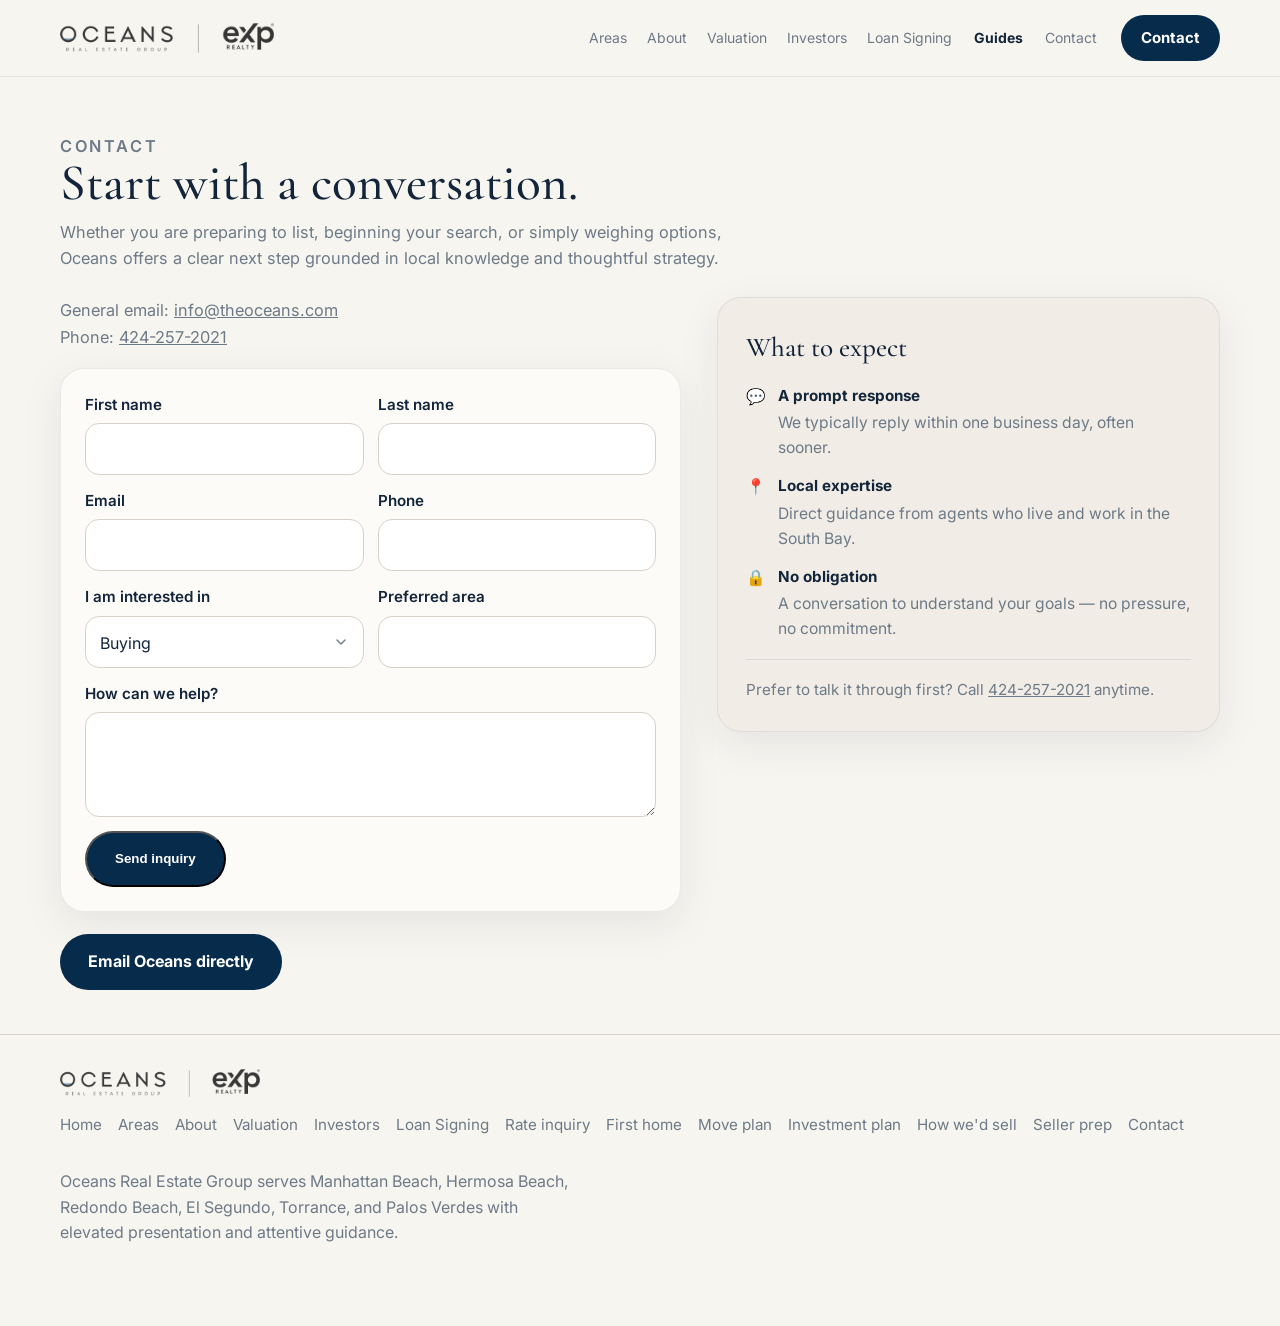
==== commit 0381282d: "Add situation guides for buying, moving, and selling. Each new page is one HTML file with its own ca" ====
--- a/contact.html
+++ b/contact.html
@@ -74,6 +74,7 @@
   .site-header .header-links a{padding:12px 2px;font-size:16px;color:var(--text)}
 }
 </style>
+<link rel="stylesheet" href="/styles/upgrades.css">
 
 <script type="application/ld+json">
 {
@@ -222,6 +223,16 @@
       <a href="/valuation">Valuation</a>
       <a href="/investor">Investors</a>
       <a href="/loan-signing">Loan Signing</a>
+      <details class="nav-guides">
+        <summary>Guides</summary>
+        <div class="nav-guides-panel">
+          <a href="/first-home">First coastal home</a>
+          <a href="/move-plan">Selling and buying</a>
+          <a href="/investment-plan">Buying an investment</a>
+          <a href="/how-we-sell">How we'd sell</a>
+          <a href="/seller-prep">Seller prep</a>
+        </div>
+      </details>
       <a href="/contact">Contact</a>
     </nav>
     <a class="header-cta" href="/contact">Contact</a>
@@ -284,6 +295,11 @@
       <a href="/investor">Investors</a>
       <a href="/loan-signing">Loan Signing</a>
       <a href="/rate">Rate inquiry</a>
+      <a href="/first-home">First home</a>
+      <a href="/move-plan">Move plan</a>
+      <a href="/investment-plan">Investment plan</a>
+      <a href="/how-we-sell">How we'd sell</a>
+      <a href="/seller-prep">Seller prep</a>
       <a href="/contact">Contact</a>
     </nav>
     <p class="footer-copy">Oceans Real Estate Group serves Manhattan Beach, Hermosa Beach, Redondo Beach, El Segundo, Torrance, and Palos Verdes with elevated presentation and attentive guidance.</p>
@@ -396,5 +412,17 @@
 })();
 </script>
 
+<script>
+(function(){
+  var starters = {"first-home": "I'm planning my first home on the South Bay coast. I would like to talk through communities, what to prepare, and a sensible next step. I am not asking for a price guarantee.", "move-compare": "I am weighing whether to buy first, sell first, or aim for a coordinated closing in the South Bay. I would like help comparing the trade-offs for my timing. I understand this is not lending, legal, or tax advice, and it is not a promise of an outcome."};
+  var key = "";
+  try { key = new URLSearchParams(location.search).get("starter") || ""; } catch (e) {}
+  var text = starters[key];
+  if (!text) return;
+  var field = document.querySelector("textarea[name=\"Message\"]");
+  if (field && !String(field.value || "").trim()) field.value = text;
+})();
+</script>
+
 </body>
 </html>
--- a/styles/upgrades.css
+++ b/styles/upgrades.css
@@ -0,0 +1,71 @@
+/* Guides and homepage paths. New text uses #13253a / #314154 on cream so it clears WCAG AA. Existing gold labels are unchanged. */
+
+.section p.ink,.section .path-card p,.section .guide-card p,.section .move-card p,.section .move-card dd,.section .kit-block p,.section .kit-block li,.section .plan-block p,.section .plan-list li,.section .starter,.section .sample-flag,.section .disclaimer,.section .review-date,.section .ask-note,.section .stat-fallback,.section .prep-list label{color:#314154}
+.nav-guides{position:relative}
+.nav-guides summary{display:inline-flex;align-items:center;min-height:44px;padding:0 2px;color:#13253a;font-size:14px;font-weight:700;cursor:pointer;list-style:none}
+.nav-guides summary::-webkit-details-marker{display:none}
+.nav-guides summary:focus-visible{outline:3px solid #062b4b;outline-offset:3px;border-radius:8px}
+.nav-guides-panel{position:absolute;top:calc(100% + 8px);left:0;z-index:60;display:grid;min-width:230px;padding:8px;background:#fcfbf8;border:1px solid #d7d1c7;border-radius:16px;box-shadow:0 12px 40px rgba(19,37,58,.12)}
+.nav-guides-panel a{padding:10px 12px;border-radius:10px;color:#13253a;text-decoration:none;font-size:15px}
+.nav-guides-panel a:hover,.nav-guides-panel a:focus-visible{background:#f1ede6;outline:none}
+.nav-guides-panel a:focus-visible{outline:3px solid #062b4b;outline-offset:0}
+
+.path-grid,.move-grid,.kit-grid{display:grid;grid-template-columns:repeat(3,minmax(0,1fr));gap:18px}
+.path-card,.guide-card,.move-card{display:flex;flex-direction:column;gap:8px;min-height:100%;background:#fcfbf8;border:1px solid rgba(19,37,58,.12);border-radius:24px;padding:24px;color:#13253a;text-decoration:none;box-shadow:0 12px 40px rgba(19,37,58,.06)}
+a.path-card:hover,a.path-card:focus-visible,a.guide-card:hover{border-color:#062b4b}
+a.path-card:focus-visible,a.guide-card:focus-visible,.choice-nav a:focus-visible,.prep-actions button:focus-visible,.path-switch label:focus-visible{outline:3px solid #062b4b;outline-offset:3px}
+.section p.path-kicker,.section p.kit-kicker,.path-kicker,.kit-kicker{margin:0;color:#062b4b;font-size:.75rem;font-weight:700;letter-spacing:.14em;text-transform:uppercase}
+.path-card h3,.guide-card h3,.move-card h2,.kit-block h2{margin:0;font-family:"Cormorant Garamond",serif;font-weight:500;font-size:2rem;line-height:1;color:#062b4b}
+.path-card p,.guide-card p,.move-card p,.kit-block p, .kit-block li, .plan-list li{color:#314154}
+.path-go{margin-top:auto;padding-top:12px;color:#062b4b;font-weight:700}
+.tool-row,.choice-nav,.prep-actions{display:flex;flex-wrap:wrap;gap:12px;margin-top:18px}
+.tool-row a,.choice-nav a,.prep-actions button,.prep-actions a{display:inline-flex;align-items:center;justify-content:center;min-height:48px;padding:0 18px;border-radius:999px;border:1px solid #062b4b;background:#fff;color:#062b4b;font:700 15px/1 Inter,system-ui,sans-serif;text-decoration:none;cursor:pointer}
+.tool-row a.btn-primary,.prep-actions a.btn-primary{background:#062b4b;color:#fff}
+
+.page-hero{padding:48px 0 12px;border-top:none}
+h1.page-title{max-width:18em;font-size:clamp(2.5rem,5vw,4rem);line-height:.98;letter-spacing:-.03em;color:#062b4b}
+.page-hero .lede{max-width:62ch;color:#314154}
+.sample-flag,.disclaimer,.review-date{margin:0 0 18px;padding:14px 16px;border-radius:16px;background:#f1ede6;color:#13253a;border-left:4px solid #062b4b}
+.disclaimer{background:#fcfbf8}
+.stack{display:grid;gap:18px;margin-top:8px}
+.kit-block,.plan-block{background:#fcfbf8;border:1px solid rgba(19,37,58,.1);border-radius:24px;padding:24px}
+.kit-block h2,.plan-block h2{margin:0 0 8px;font-family:"Cormorant Garamond",serif;font-weight:500;font-size:clamp(1.8rem,3vw,2.4rem);line-height:1.05;color:#062b4b}
+.plan-list,.kit-block ol,.kit-block ul,.prep-list{margin:8px 0 0;padding-left:1.2rem}
+.plan-list li,.kit-block li{margin:6px 0}
+.starter{margin:12px 0;padding:14px 16px;border-radius:16px;background:#fff;border:1px solid #d7d1c7;color:#13253a}
+.starter b{display:block;margin-bottom:4px;color:#062b4b}
+
+.move-planner{display:grid;gap:18px}
+.path-switch{display:flex;flex-wrap:wrap;gap:8px;align-items:center}
+.path-radio{position:absolute;width:1px;height:1px;padding:0;margin:-1px;overflow:hidden;clip:rect(0,0,0,0);white-space:nowrap;border:0}
+.path-switch label{display:inline-flex;align-items:center;min-height:48px;padding:0 16px;border-radius:999px;border:1px solid #062b4b;background:#fff;color:#062b4b;font-weight:700;cursor:pointer}
+.path-radio:checked + label{background:#062b4b;color:#fff}
+.path-radio:focus-visible + label{outline:3px solid #062b4b;outline-offset:3px}
+.move-planner:has(#path-buy:checked) article[data-path="buy"],
+.move-planner:has(#path-sell:checked) article[data-path="sell"],
+.move-planner:has(#path-both:checked) article[data-path="both"]{border-color:#062b4b;box-shadow:0 0 0 2px #062b4b}
+.move-card dl{margin:8px 0 0}
+.move-card dt{margin-top:12px;font-weight:700;color:#062b4b}
+.move-card dd{margin:2px 0 0;color:#314154}
+
+.prep-group{margin-top:8px}
+.prep-list{list-style:none;padding:0}
+.prep-list label{display:flex;gap:12px;align-items:flex-start;min-height:44px;padding:8px 0;color:#13253a;font-size:1.02rem}
+.prep-list input{width:1.25rem;height:1.25rem;margin-top:.2rem;accent-color:#062b4b;flex:none}
+.ask-note{margin:0 0 8px;color:#314154}
+
+details.kit-block summary{cursor:pointer;font-family:"Cormorant Garamond",serif;font-size:clamp(1.8rem,3vw,2.4rem);color:#062b4b}
+details.kit-block summary:focus-visible{outline:3px solid #062b4b;outline-offset:3px}
+.stat-fallback{margin:14px 0 0;color:#13253a}
+
+@media (max-width:900px){
+  .path-grid,.move-grid,.kit-grid{grid-template-columns:1fr}
+  .nav-guides-panel{position:static;min-width:0;margin:0 0 8px;box-shadow:none}
+  .page-hero{padding-top:28px}
+  h1.page-title{font-size:clamp(2.2rem,10vw,3rem)}
+}
+@media print{
+  .site-header,.footer,.prep-actions,.skip,.no-print{display:none !important}
+  .prep-list label{break-inside:avoid}
+  body{background:#fff}
+}
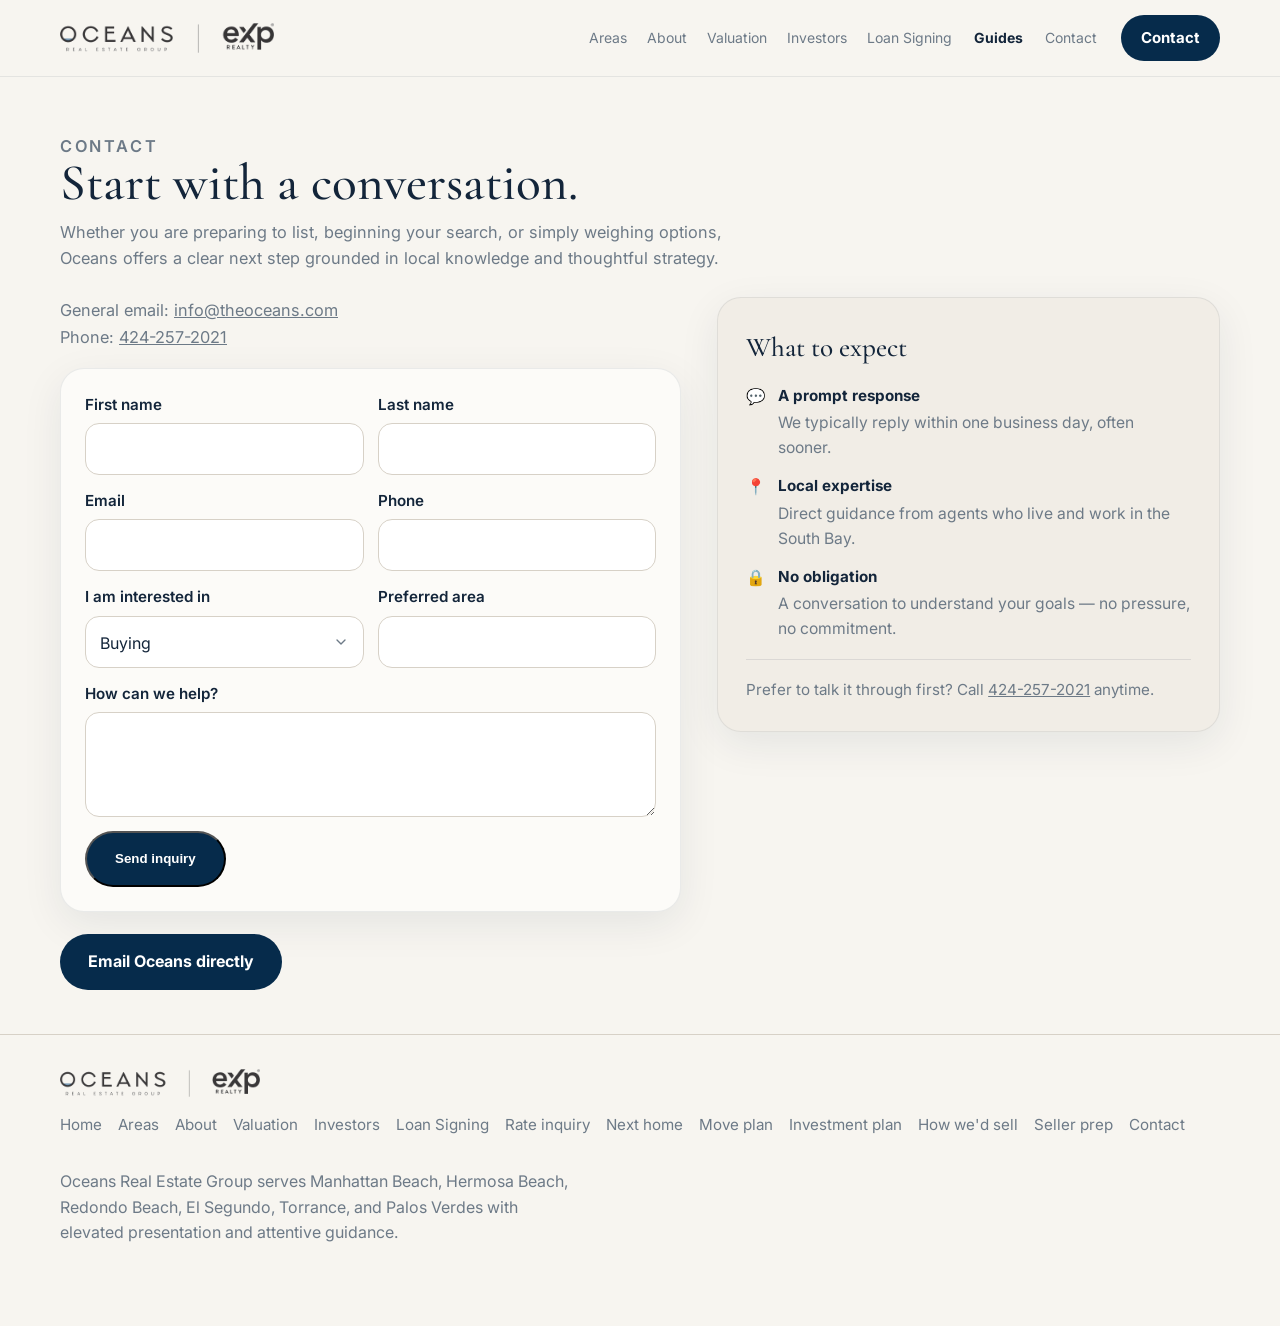
==== commit 45539663: "Replace the first-home guide with a next-home page. The old address now points at the new page from " ====
--- a/contact.html
+++ b/contact.html
@@ -226,7 +226,7 @@
       <details class="nav-guides">
         <summary>Guides</summary>
         <div class="nav-guides-panel">
-          <a href="/first-home">First coastal home</a>
+          <a href="/next-home">Next coastal home</a>
           <a href="/move-plan">Selling and buying</a>
           <a href="/investment-plan">Buying an investment</a>
           <a href="/how-we-sell">How we'd sell</a>
@@ -295,7 +295,7 @@
       <a href="/investor">Investors</a>
       <a href="/loan-signing">Loan Signing</a>
       <a href="/rate">Rate inquiry</a>
-      <a href="/first-home">First home</a>
+      <a href="/next-home">Next home</a>
       <a href="/move-plan">Move plan</a>
       <a href="/investment-plan">Investment plan</a>
       <a href="/how-we-sell">How we'd sell</a>
@@ -414,7 +414,7 @@
 
 <script>
 (function(){
-  var starters = {"first-home": "I'm planning my first home on the South Bay coast. I would like to talk through communities, what to prepare, and a sensible next step. I am not asking for a price guarantee.", "move-compare": "I am weighing whether to buy first, sell first, or aim for a coordinated closing in the South Bay. I would like help comparing the trade-offs for my timing. I understand this is not lending, legal, or tax advice, and it is not a promise of an outcome."};
+  var starters = {"next-home": "I am choosing my next home on the South Bay coast. I would like to talk through the town, what has to be different, and whether the move should line up with a sale.", "first-home": "I am choosing my next home on the South Bay coast. I would like to talk through the town, what has to be different, and whether the move should line up with a sale.", "move-compare": "I am weighing whether to buy first, sell first, or aim for a coordinated closing in the South Bay. I would like help comparing the trade-offs for my timing. I understand this is not lending, legal, or tax advice, and it is not a promise of an outcome."};
   var key = "";
   try { key = new URLSearchParams(location.search).get("starter") || ""; } catch (e) {}
   var text = starters[key];
--- a/styles/upgrades.css
+++ b/styles/upgrades.css
@@ -23,6 +23,9 @@
 .tool-row a.btn-primary,.prep-actions a.btn-primary{background:#062b4b;color:#fff}
 
 .page-hero{padding:48px 0 12px;border-top:none}
+h2.plain-heading{margin:28px 0 8px;font-family:"Cormorant Garamond",serif;font-weight:500;font-size:clamp(1.8rem,3vw,2.3rem);line-height:1.05;color:#062b4b}
+.plain-steps{margin:0;padding-left:1.25rem;max-width:62ch}
+.section .plain-steps li{margin:10px 0;color:#314154;font-size:1.05rem}
 h1.page-title{max-width:18em;font-size:clamp(2.5rem,5vw,4rem);line-height:.98;letter-spacing:-.03em;color:#062b4b}
 .page-hero .lede{max-width:62ch;color:#314154}
 .sample-flag,.disclaimer,.review-date{margin:0 0 18px;padding:14px 16px;border-radius:16px;background:#f1ede6;color:#13253a;border-left:4px solid #062b4b}
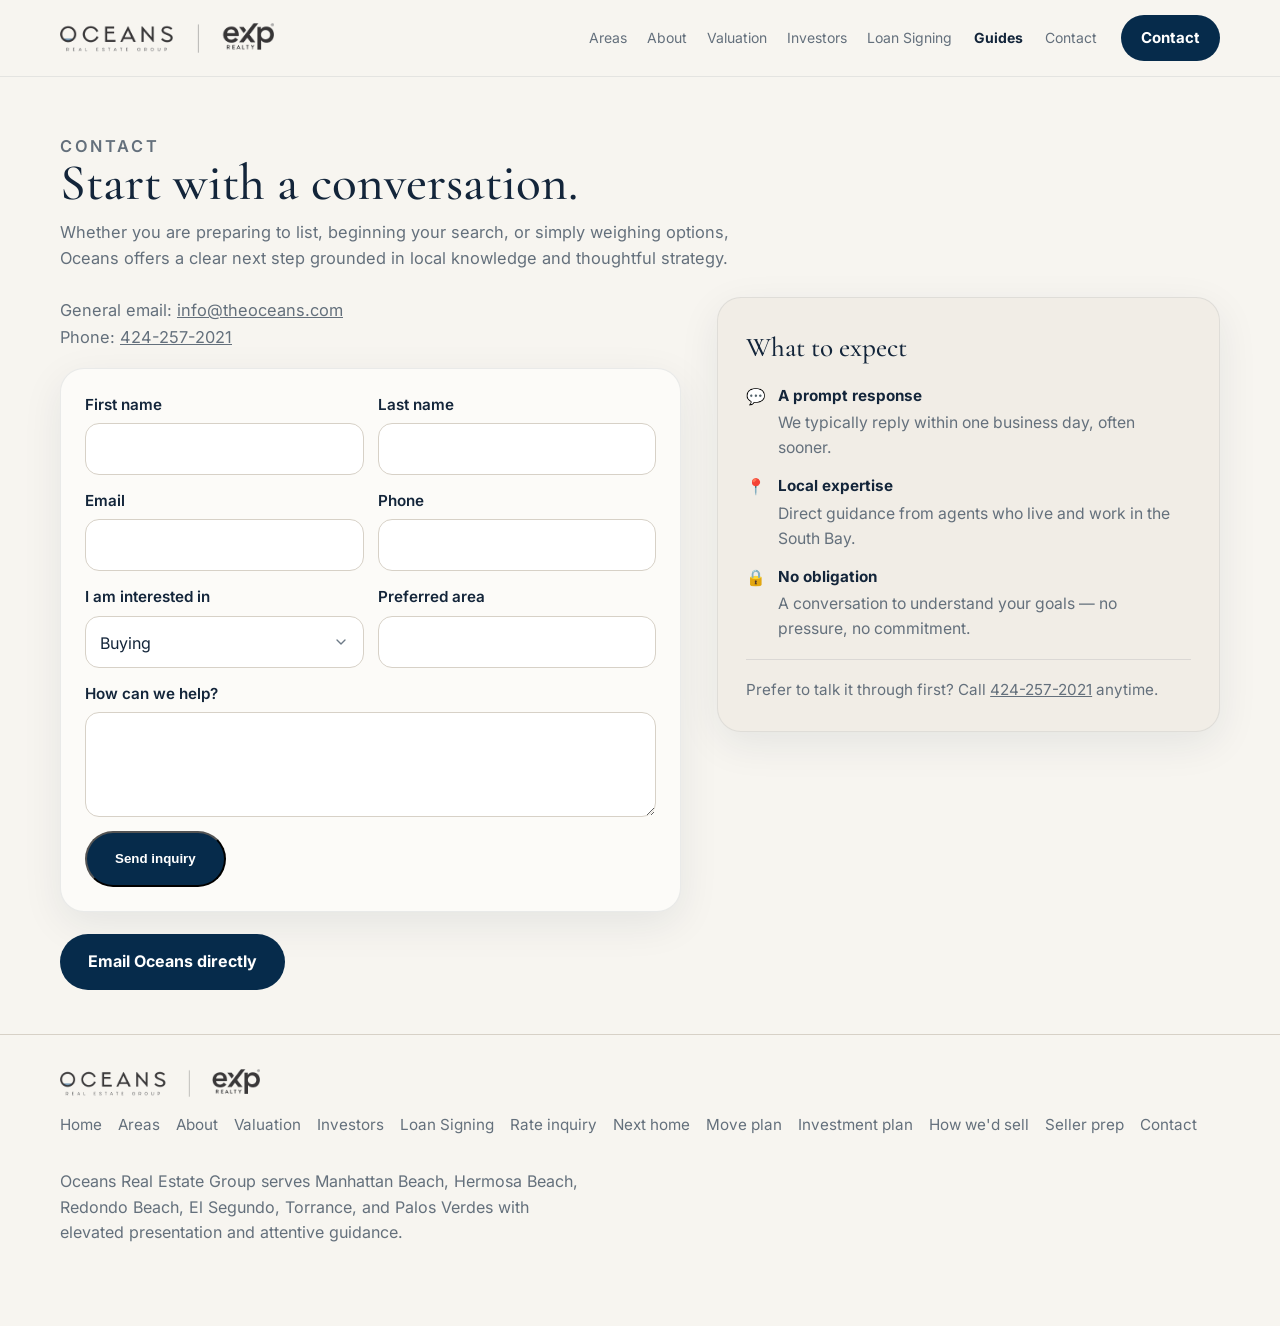
==== commit ec59f771: "Speed up the homepage and tighten search metadata. Preload a smaller hero, self-host the fonts, publ" ====
--- a/contact.html
+++ b/contact.html
@@ -11,18 +11,22 @@
 <meta property="og:title" content="Contact | Oceans Real Estate Group">
 <meta property="og:description" content="Contact Oceans Real Estate Group about buying, selling, or investing in the South Bay. Email info@theoceans.com or call 424-257-2021.">
 <meta property="og:url" content="https://www.theoceans.com/contact">
-<meta property="og:image" content="https://www.theoceans.com/images/hero-manhattan-pier-desktop.jpg">
+<meta property="og:image" content="https://www.theoceans.com/images/og-oceans.jpg">
+<meta property="og:image:width" content="1200">
+<meta property="og:image:height" content="630">
+<meta property="og:image:alt" content="Oceans Real Estate Group">
 <meta name="twitter:card" content="summary_large_image">
+<meta name="twitter:title" content="Contact | Oceans Real Estate Group">
+<meta name="twitter:description" content="Contact Oceans Real Estate Group about buying, selling, or investing in the South Bay. Email info@theoceans.com or call 424-257-2021.">
+<meta name="twitter:image" content="https://www.theoceans.com/images/og-oceans.jpg">
 <link rel="icon" href="/favicon.ico" sizes="any">
 <link rel="icon" type="image/png" sizes="32x32" href="/images/favicon-32.png">
 <link rel="icon" type="image/png" sizes="16x16" href="/images/favicon-16.png">
 <link rel="apple-touch-icon" sizes="180x180" href="/images/apple-touch-icon.png">
-<link rel="preconnect" href="https://fonts.googleapis.com">
-<link rel="preconnect" href="https://fonts.gstatic.com" crossorigin>
-<link rel="preload" as="style" href="https://fonts.googleapis.com/css2?family=Cormorant+Garamond:wght@400;500;600&family=Inter:wght@400;500;600;700&display=swap" onload="this.onload=null;this.rel='stylesheet'">
-<noscript><link rel="stylesheet" href="https://fonts.googleapis.com/css2?family=Cormorant+Garamond:wght@400;500;600&family=Inter:wght@400;500;600;700&display=swap"></noscript>
+<link rel="preload" href="/fonts/cormorant-garamond.woff2" as="font" type="font/woff2" crossorigin>
+<link rel="stylesheet" href="/styles/fonts.css">
 <style>
-:root{--bg:#f7f5f0;--surface:#fcfbf8;--surface-2:#f1ede6;--line:#d7d1c7;--text:#13253a;--muted:#6d7a87;--accent:#062b4b;--gold:#b59863;--radius-lg:28px;--radius-xl:36px;--shadow:0 12px 40px rgba(19,37,58,.08);--content:1160px}
+:root{--bg:#f7f5f0;--surface:#fcfbf8;--surface-2:#f1ede6;--line:#d7d1c7;--text:#13253a;--muted:#64707c;--accent:#062b4b;--gold:#826d47;--radius-lg:28px;--radius-xl:36px;--shadow:0 12px 40px rgba(19,37,58,.08);--content:1160px}
 *,:before,:after{box-sizing:border-box}html,body{margin:0;padding:0}body{font-family:Inter,system-ui,sans-serif;background:var(--bg);color:var(--text);line-height:1.6}img{display:block;max-width:100%;height:auto}a{color:inherit}
 .container{width:min(var(--content),calc(100vw - 32px));margin:0 auto}
 .skip{position:absolute;left:-9999px}.skip:focus{left:16px;top:16px;background:#fff;padding:10px 14px;border-radius:999px;z-index:999}
@@ -414,7 +418,7 @@
 
 <script>
 (function(){
-  var starters = {"next-home": "I am choosing my next home on the South Bay coast. I would like to talk through the town, what has to be different, and whether the move should line up with a sale.", "first-home": "I am choosing my next home on the South Bay coast. I would like to talk through the town, what has to be different, and whether the move should line up with a sale.", "move-compare": "I am weighing whether to buy first, sell first, or aim for a coordinated closing in the South Bay. I would like help comparing the trade-offs for my timing. I understand this is not lending, legal, or tax advice, and it is not a promise of an outcome."};
+  var starters = {"next-home": "I am comparing ways to buy my next South Bay home: cash, financing, or equity still in a house I own. I want the questions to take to lenders before I write an offer. I understand Oceans is not a lender.", "first-home": "I am comparing ways to buy my next South Bay home: cash, financing, or equity still in a house I own. I want the questions to take to lenders before I write an offer. I understand Oceans is not a lender.", "move-compare": "I need to choose buy first, sell first, or both closings in the same window. I want to look at carrying costs, a sale contingency, and what happens if a date slips. This is not a request for lending, legal, or tax advice."};
   var key = "";
   try { key = new URLSearchParams(location.search).get("starter") || ""; } catch (e) {}
   var text = starters[key];
--- a/styles/fonts.css
+++ b/styles/fonts.css
@@ -0,0 +1,14 @@
+@font-face {
+  font-family: "Cormorant Garamond";
+  font-style: normal;
+  font-weight: 300 700;
+  font-display: swap;
+  src: url("/fonts/cormorant-garamond.woff2") format("woff2");
+}
+@font-face {
+  font-family: Inter;
+  font-style: normal;
+  font-weight: 100 900;
+  font-display: swap;
+  src: url("/fonts/inter.woff2") format("woff2");
+}
--- a/styles/upgrades.css
+++ b/styles/upgrades.css
@@ -24,8 +24,18 @@
 
 .page-hero{padding:48px 0 12px;border-top:none}
 h2.plain-heading{margin:28px 0 8px;font-family:"Cormorant Garamond",serif;font-weight:500;font-size:clamp(1.8rem,3vw,2.3rem);line-height:1.05;color:#062b4b}
-.plain-steps{margin:0;padding-left:1.25rem;max-width:62ch}
+.plain-steps{margin:0;padding-left:1.25rem;max-width:68ch}
 .section .plain-steps li{margin:10px 0;color:#314154;font-size:1.05rem}
+.compare-block{margin:22px 0 0}
+h3.compare-label{margin:0 0 8px;font-family:"Cormorant Garamond",serif;font-weight:500;font-size:1.55rem;line-height:1.1;color:#062b4b}
+.compare-3{display:grid;grid-template-columns:repeat(3,minmax(0,1fr));gap:12px}
+.section .compare-3 p{margin:0;padding:14px;background:#fcfbf8;border:1px solid rgba(19,37,58,.12);border-radius:16px;color:#314154}
+.compare-3 b{color:#062b4b}
+.faq-list{display:grid;gap:10px;max-width:760px}
+.faq-item{background:#fcfbf8;border:1px solid rgba(19,37,58,.12);border-radius:16px;padding:0 16px}
+.faq-item summary{cursor:pointer;padding:14px 0;font-weight:700;color:#13253a}
+.faq-item summary:focus-visible{outline:3px solid #062b4b;outline-offset:3px}
+.section .faq-item p{margin:0 0 14px;color:#314154}
 h1.page-title{max-width:18em;font-size:clamp(2.5rem,5vw,4rem);line-height:.98;letter-spacing:-.03em;color:#062b4b}
 .page-hero .lede{max-width:62ch;color:#314154}
 .sample-flag,.disclaimer,.review-date{margin:0 0 18px;padding:14px 16px;border-radius:16px;background:#f1ede6;color:#13253a;border-left:4px solid #062b4b}
@@ -62,7 +72,7 @@
 .stat-fallback{margin:14px 0 0;color:#13253a}
 
 @media (max-width:900px){
-  .path-grid,.move-grid,.kit-grid{grid-template-columns:1fr}
+  .path-grid,.move-grid,.kit-grid,.compare-3{grid-template-columns:1fr}
   .nav-guides-panel{position:static;min-width:0;margin:0 0 8px;box-shadow:none}
   .page-hero{padding-top:28px}
   h1.page-title{font-size:clamp(2.2rem,10vw,3rem)}
